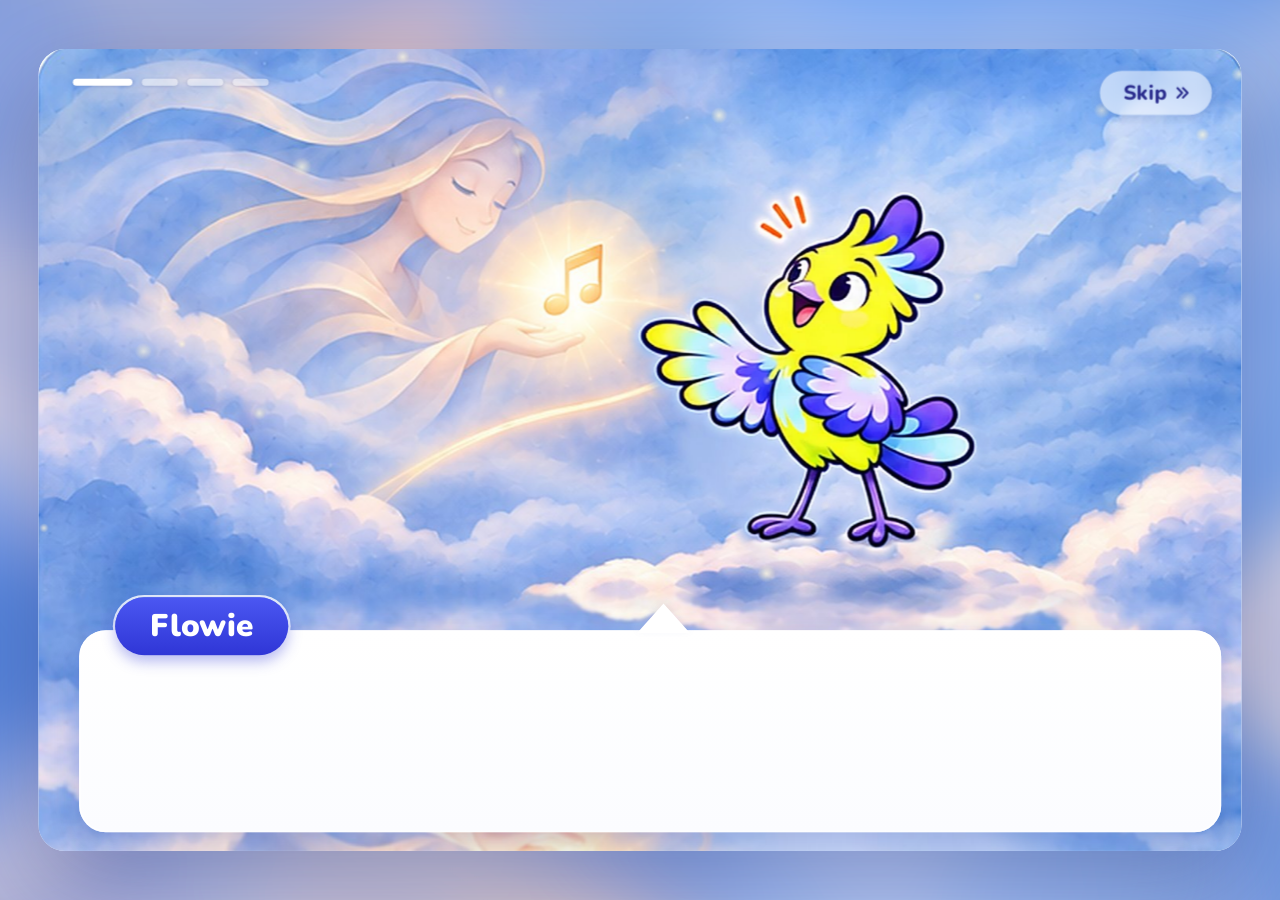
==== flowie-intro.html @ a3159651 "Deploy Flowie story, dark live tutorial and pinch tracking fix" ====
<!doctype html>
<html lang="en">
<head>
<meta charset="utf-8">
<meta name="viewport" content="width=device-width, initial-scale=1">
<title>Flowie Intro</title>
<link rel="stylesheet" href="flowie-intro.css">
</head>
<body>
<div id="backdrop"></div>
<div id="viewport">
  <div id="scene">
    <div id="pages"></div>
    <canvas id="spark" width="1536" height="1024"></canvas>
    <div id="dots"><i></i><i></i><i></i><i></i></div>
    <button id="skip" aria-label="Skip intro">Skip<svg viewBox="0 0 24 24" fill="none" stroke="currentColor" stroke-width="2.6" stroke-linecap="round" stroke-linejoin="round"><path d="M6 6l6 6-6 6M13 6l6 6-6 6"/></svg></button>
    <div id="dialog">
      <div id="box"></div><div id="tail"></div>
      <div id="tag">Flowie</div>
      <div id="text"></div>
      <div id="next"><span id="hint">Click anywhere to continue</span><svg viewBox="0 0 40 40"><circle cx="20" cy="20" r="18" fill="#4b57f2"/><path d="M13 17l7 7 7-7" fill="none" stroke="#fff" stroke-width="3.6" stroke-linecap="round" stroke-linejoin="round"/></svg></div>
      <button id="start">Start<svg viewBox="0 0 24 24"><path d="M7 4.5v15l12.5-7.5z" fill="#1d1868"/></svg></button>
    </div>
    <div id="veil"></div>
    
  </div>
</div>
<script src="flowie-intro.js"></script>
</body>
</html>
---- flowie-intro.css ----
@font-face{font-family:"Nunito";font-weight:900;src:url(0cba53564c5f.woff2) format("woff2")}
@font-face{font-family:"Nunito";font-weight:800;src:url(5b6eb685c756.woff2) format("woff2")}
:root{--ink:#24159f;--tag1:#4b57f2;--tag2:#2f36d6;--lime:#dcf72e}
*{box-sizing:border-box;margin:0;padding:0}
html,body{width:100%;height:100%;overflow:hidden;background:#cfdcf6;font-family:"Nunito",system-ui,sans-serif;-webkit-user-select:none;user-select:none}
#backdrop{position:fixed;inset:-60px;background-size:cover;background-position:center;filter:blur(38px) saturate(1.1) brightness(1.02);transform:scale(1.1);transition:background-image 1s}
#backdrop::after{content:"";position:absolute;inset:0;background:radial-gradient(ellipse at center,rgba(255,255,255,0) 40%,rgba(40,50,120,.28) 100%)}
#viewport{position:fixed;inset:0;cursor:pointer}
#scene{position:absolute;left:50%;top:50%;width:1536px;height:1024px;transform-origin:center;border-radius:34px;overflow:hidden;box-shadow:0 40px 120px rgba(30,40,110,.35),0 0 0 1px rgba(255,255,255,.5) inset;background:#bcd0f4;flex:none}
#pages{position:absolute;inset:0;z-index:0;isolation:isolate}
#spark,#dots,#skip,#dialog,#veil,#end{z-index:2}
.page{position:absolute;inset:0;opacity:0;pointer-events:none;will-change:opacity,transform}
.cam{position:absolute;inset:0;will-change:transform}
.bg{position:absolute;inset:0;width:100%;height:100%;will-change:transform,filter}
.layer{position:absolute;will-change:transform}
.layer img{display:block;width:100%;height:100%}
.float{width:100%;height:100%;will-change:transform}
.glow{position:absolute;border-radius:50%;pointer-events:none;mix-blend-mode:screen;background:radial-gradient(circle,rgba(255,236,170,.85) 0%,rgba(255,220,140,.35) 35%,rgba(255,220,140,0) 70%)}
#spark{position:absolute;inset:0;pointer-events:none}
/* ---- dialogue ---- */
#dialog{position:absolute;left:52px;right:26px;top:742px;height:258px;opacity:0;transform:translateY(40px)}
#box{position:absolute;inset:0;border-radius:34px;background:linear-gradient(#fff,#fbfcff);box-shadow:0 14px 36px rgba(40,60,150,.22),0 0 0 2px rgba(255,255,255,.9) inset,0 -1px 0 rgba(150,170,230,.25) inset}
#tail{position:absolute;left:712px;top:-34px;width:0;height:0;border-left:34px solid transparent;border-right:34px solid transparent;border-bottom:38px solid #fff;filter:drop-shadow(0 -3px 4px rgba(40,60,150,.08))}
#tag{position:absolute;left:46px;top:-42px;height:74px;padding:0 44px;border-radius:40px;background:linear-gradient(180deg,var(--tag1),var(--tag2));color:#fff;font-weight:900;font-size:40px;line-height:74px;letter-spacing:.5px;box-shadow:0 8px 18px rgba(47,54,214,.35),0 0 0 3px rgba(255,255,255,.85)}
#text{position:absolute;left:70px;right:70px;top:0;bottom:34px;display:flex;flex-direction:column;justify-content:center;align-items:center;text-align:center;color:var(--ink);font-weight:900;font-size:47px;line-height:1.28;padding-top:8px}
#text .ln{display:block;white-space:nowrap}
#text .ch{opacity:0;display:inline-block;transform:translateY(6px);transition:opacity .22s ease,transform .32s cubic-bezier(.2,.8,.2,1)}
#text .ch.on{opacity:1;transform:none}
#text .sp{display:inline}
#next{position:absolute;right:36px;bottom:14px;display:flex;align-items:center;gap:14px;opacity:0;transition:opacity .35s ease;color:#7a83c9;font-weight:800;font-size:24px;letter-spacing:.3px}
#next.on{opacity:1}
#next svg{width:34px;height:34px;animation:nudge 1.1s cubic-bezier(.45,0,.55,1) infinite}
@keyframes nudge{0%,100%{transform:translateY(-3px)}50%{transform:translateY(6px)}}
#start{position:absolute;right:34px;bottom:26px;height:72px;padding:0 40px 0 34px;border:0;border-radius:40px;background:var(--lime);color:#1d1868;font:900 34px "Nunito";display:flex;align-items:center;gap:14px;cursor:pointer;opacity:0;transform:scale(.85);pointer-events:none;box-shadow:0 10px 24px rgba(160,190,20,.35),0 0 0 3px #fff;transition:opacity .4s ease,transform .5s cubic-bezier(.34,1.56,.64,1)}
#start.on{opacity:1;transform:scale(1);pointer-events:auto;animation:breathe 2.2s ease-in-out .6s infinite}
#start svg{width:28px;height:28px}
@keyframes breathe{0%,100%{box-shadow:0 10px 24px rgba(160,190,20,.35),0 0 0 3px #fff,0 0 0 0 rgba(220,247,46,.6)}50%{box-shadow:0 10px 24px rgba(160,190,20,.35),0 0 0 3px #fff,0 0 0 16px rgba(220,247,46,0)}}
/* ---- chrome ---- */
#dots{position:absolute;left:44px;top:38px;display:flex;gap:12px}
#dots i{width:46px;height:9px;border-radius:9px;background:rgba(255,255,255,.45);box-shadow:0 1px 4px rgba(30,40,110,.18);transition:background .5s,width .5s cubic-bezier(.2,.8,.2,1)}
#dots i.on{background:#fff;width:76px}
#skip{position:absolute;right:38px;top:28px;height:56px;padding:0 26px 0 30px;border:0;border-radius:30px;background:rgba(255,255,255,.55);backdrop-filter:blur(8px);-webkit-backdrop-filter:blur(8px);color:#2a2c8c;font:800 26px "Nunito";display:flex;align-items:center;gap:8px;cursor:pointer;box-shadow:0 4px 14px rgba(30,40,110,.15);transition:background .2s,transform .2s}
#skip:hover{background:rgba(255,255,255,.85);transform:translateY(-1px)}
#skip svg{width:24px;height:24px}
/* ---- end ---- */
#veil{position:absolute;inset:0;background:#fff;opacity:0;pointer-events:none}
#end{position:absolute;inset:0;display:flex;flex-direction:column;align-items:center;justify-content:center;gap:34px;opacity:0;pointer-events:none;color:var(--ink)}
#end h1{font-weight:900;font-size:64px}
#end p{font-weight:800;font-size:28px;color:#6b72b8}
#replay{height:70px;padding:0 44px;border:0;border-radius:40px;background:linear-gradient(180deg,var(--tag1),var(--tag2));color:#fff;font:900 30px "Nunito";cursor:pointer;box-shadow:0 10px 24px rgba(47,54,214,.3)}
@media (prefers-reduced-motion:reduce){.float{animation:none!important}}

button:focus-visible{outline:4px solid #24159f;outline-offset:5px}
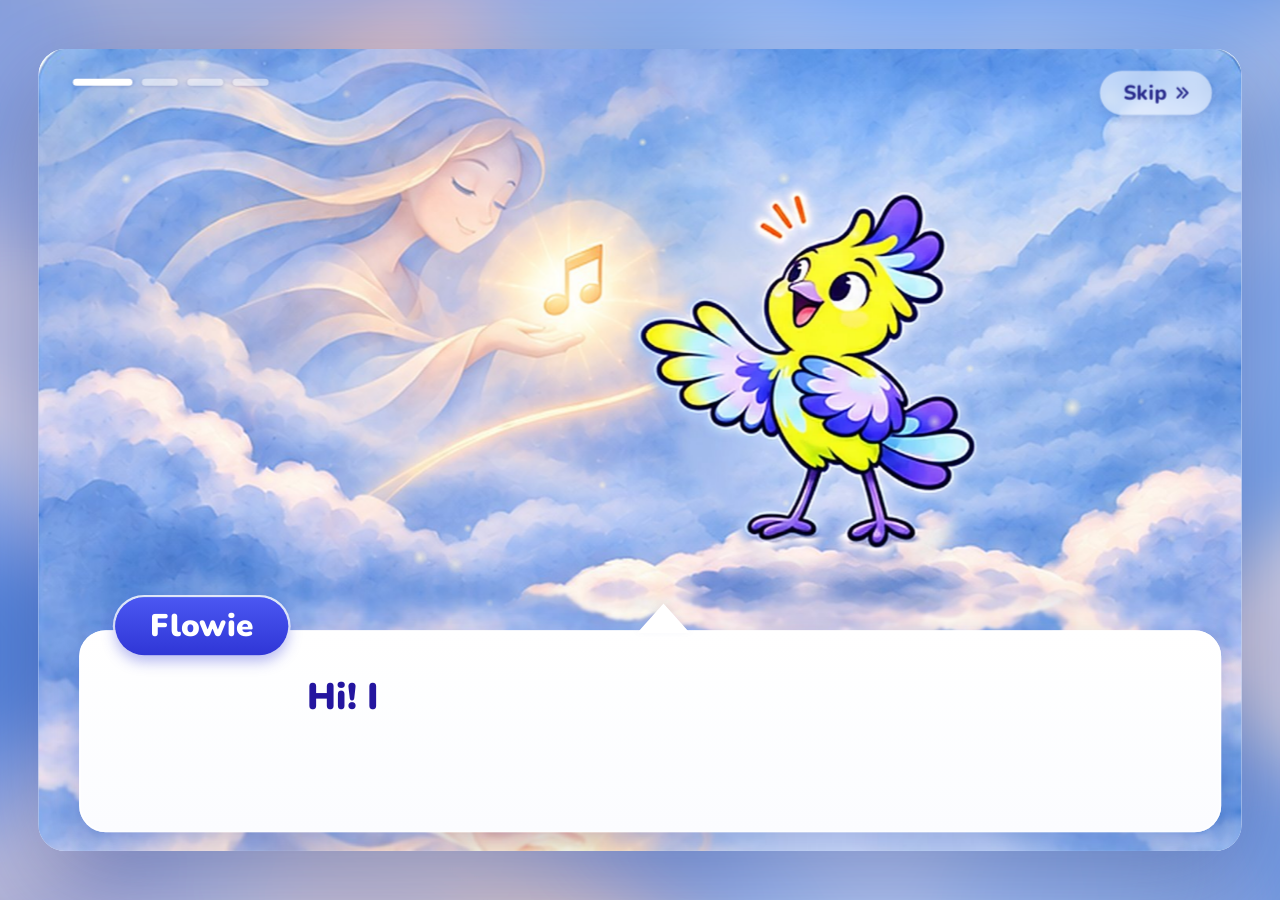
==== commit 5fc61820: "Fix story-to-tutorial sequence and translucent camera backdrop" ====
--- a/flowie-intro.html
+++ b/flowie-intro.html
@@ -25,6 +25,6 @@
     
   </div>
 </div>
-<script src="flowie-intro.js"></script>
+<script src="flowie-intro.js?v=4-sequence"></script>
 </body>
 </html>
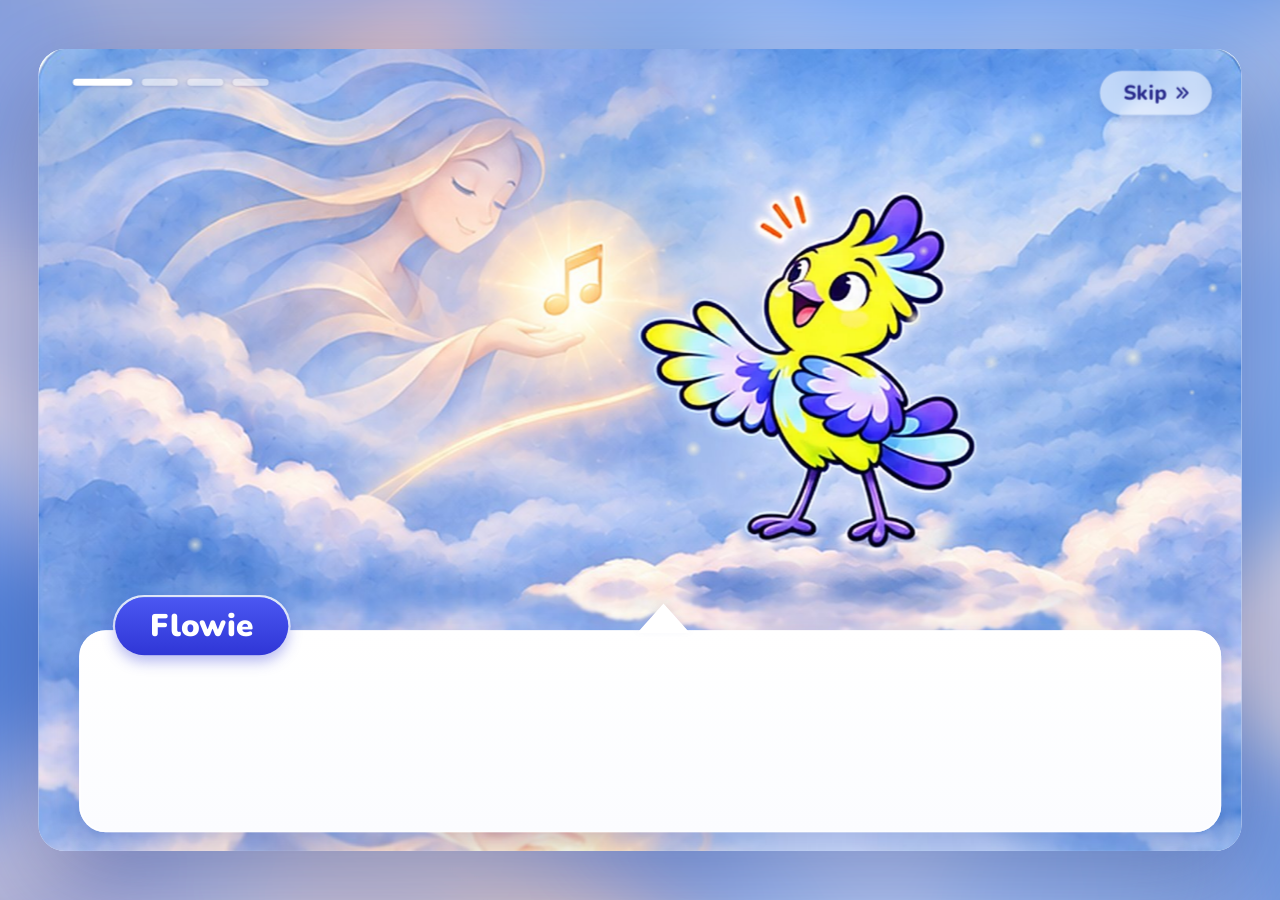
==== commit 541744fc: "Publish animated onboarding, recording option and stable delay playtest" ====
--- a/flowie-intro.html
+++ b/flowie-intro.html
@@ -4,7 +4,7 @@
 <meta charset="utf-8">
 <meta name="viewport" content="width=device-width, initial-scale=1">
 <title>Flowie Intro</title>
-<link rel="stylesheet" href="flowie-intro.css">
+<link rel="stylesheet" href="flowie-intro.css?v=10-folder">
 </head>
 <body>
 <div id="backdrop"></div>
@@ -25,6 +25,6 @@
     
   </div>
 </div>
-<script src="flowie-intro.js?v=4-sequence"></script>
+<script src="flowie-intro.js?v=10-folder"></script>
 </body>
 </html>
--- a/flowie-intro.css
+++ b/flowie-intro.css
@@ -50,5 +50,3 @@
 #end p{font-weight:800;font-size:28px;color:#6b72b8}
 #replay{height:70px;padding:0 44px;border:0;border-radius:40px;background:linear-gradient(180deg,var(--tag1),var(--tag2));color:#fff;font:900 30px "Nunito";cursor:pointer;box-shadow:0 10px 24px rgba(47,54,214,.3)}
 @media (prefers-reduced-motion:reduce){.float{animation:none!important}}
-
-button:focus-visible{outline:4px solid #24159f;outline-offset:5px}
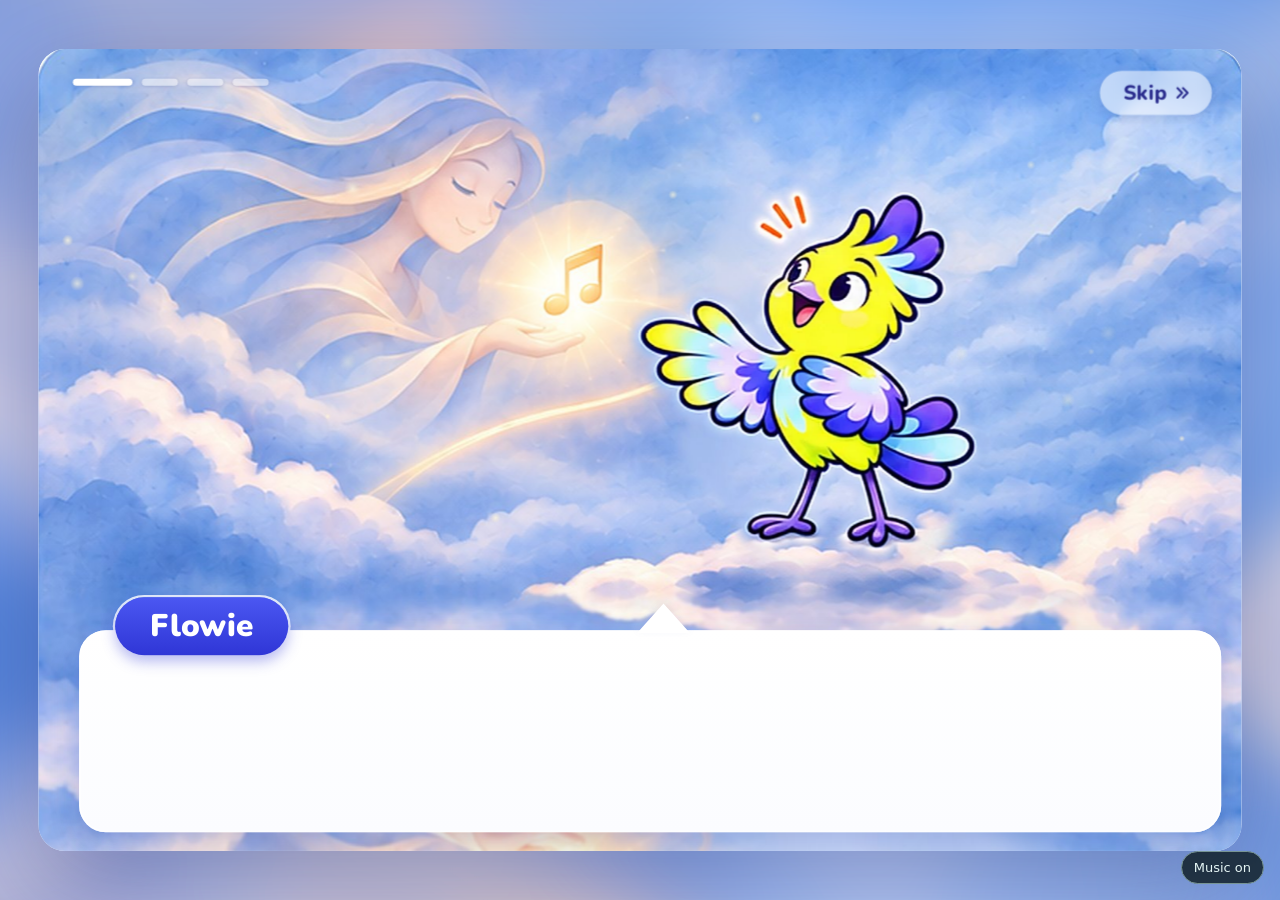
==== commit 07e8b156: "Play onboarding piano and record only the Remix session" ====
--- a/flowie-intro.html
+++ b/flowie-intro.html
@@ -26,5 +26,6 @@
   </div>
 </div>
 <script src="flowie-intro.js?v=10-folder"></script>
+<script src="ambient-music.js?v=13-remix-recording"></script>
 </body>
 </html>
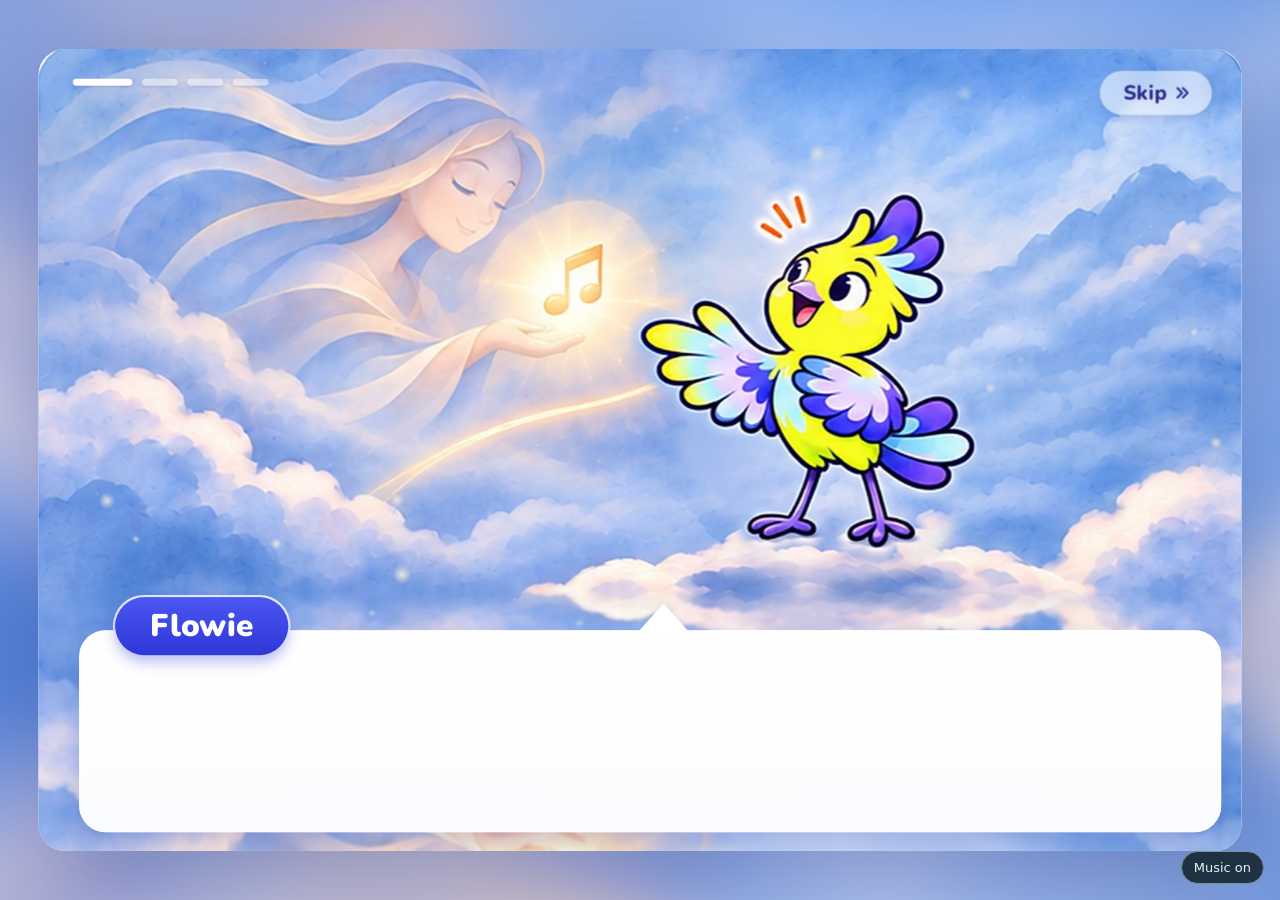
==== commit 6ee660e1: "Keep piano only on story and song selection screens" ====
--- a/flowie-intro.html
+++ b/flowie-intro.html
@@ -26,6 +26,6 @@
   </div>
 </div>
 <script src="flowie-intro.js?v=10-folder"></script>
-<script src="ambient-music.js?v=13-remix-recording"></script>
+<script src="ambient-music.js?v=14-silent-tutorial"></script>
 </body>
 </html>
